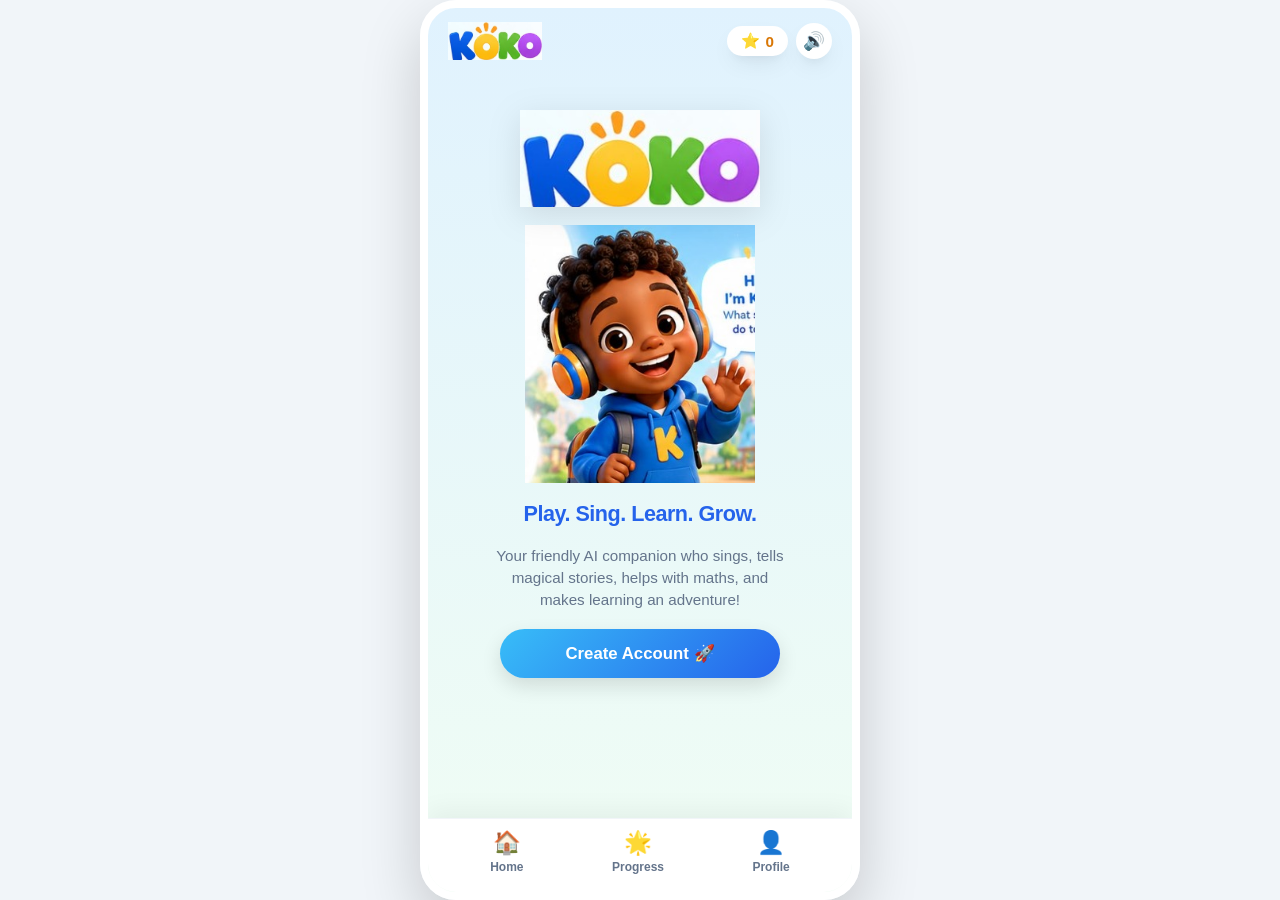
==== index.html @ 0b0d375e "feat: launch KOKO - AI companion & learning app for kids (5-10)" ====
<!DOCTYPE html>
<html lang="en">
<head>
  <meta charset="UTF-8">
  <meta name="viewport" content="width=device-width, initial-scale=1.0, maximum-scale=1.0, user-scalable=no">
  <title>KOKO: Play. Sing. Learn. Grow. - AI Friend for Kids</title>
  <link rel="stylesheet" href="koko.css">
  <link rel="manifest" href="manifest.json">
  <link rel="icon" href="assets/koko_happy.png">
  <meta name="theme-color" content="#38bdf8">
</head>
<body>

  <!-- Confetti Celebration Overlay -->
  <div id="confettiOverlay"></div>

  <!-- Mobile Phone Container -->
  <main class="app-container">

    <!-- Top Status Bar -->
    <header class="app-header">
      <div class="brand-badge" onclick="kokoApp.showScreen('screenHome')" style="cursor: pointer;">
        <img src="assets/koko_logo.png" alt="KOKO" class="brand-logo-img">
      </div>
      <div style="display: flex; gap: 8px; align-items: center;">
        <div class="user-star-pill">
          <span>⭐</span>
          <span class="star-count">0</span>
        </div>
        <button id="btnToggleSound" class="btn-sound-toggle" title="Sound Toggle">🔊</button>
      </div>
    </header>

    <!-- App Content Scrollable Views -->
    <div class="app-content">

      <!-- SCREEN 1: SPLASH SCREEN -->
      <section id="screenSplash" class="app-screen active">
        <div class="splash-content">
          <img src="assets/koko_logo.png" alt="Koko" class="splash-logo">
          <img src="assets/koko_hero.png" alt="Koko waving" class="splash-hero-img">
          <h1 class="splash-tagline">Play. Sing. Learn. Grow.</h1>
          <p class="splash-desc">
            Your friendly AI companion who sings, tells magical stories, helps with maths, and makes learning an adventure!
          </p>
          <button class="btn-bubble btn-bubble-blue" style="width: 100%; max-width: 280px;" onclick="kokoApp.showScreen('screenOnboarding')">
            Create Account 🚀
          </button>
        </div>
      </section>

      <!-- SCREEN 2: ONBOARDING / ACCOUNT SETUP (CLEAN AS NEW) -->
      <section id="screenOnboarding" class="app-screen">
        <div class="header-back-row">
          <button class="btn-back-circle" onclick="kokoApp.showScreen('screenSplash')">◀</button>
          <h3>Welcome to KOKO! 👋</h3>
        </div>

        <div class="onboard-card">
          <p style="font-size: 0.95rem; color: var(--text-muted);">
            Let's set up your child's profile! Recording begins immediately.
          </p>

          <div class="form-group">
            <label class="form-label">What is your child's name?</label>
            <input type="text" id="onboardNameInput" class="form-input" placeholder="e.g. David, Amara, Chidi" value="David">
          </div>

          <div class="form-group">
            <label class="form-label">How old is your child?</label>
            <select id="onboardAgeSelect" class="form-input">
              <option value="5">Age 5 (Early Learner)</option>
              <option value="6">Age 6 (Starter)</option>
              <option value="7" selected>Age 7 (Explorer)</option>
              <option value="8">Age 8 (Junior Champ)</option>
              <option value="9">Age 9 (Adventurer)</option>
              <option value="10">Age 10 (Master)</option>
            </select>
          </div>

          <div class="form-group">
            <label class="form-label">Choose Koko's mood for you:</label>
            <div class="avatar-selector-row">
              <div class="onboard-avatar-opt selected" data-src="assets/koko_happy.png" onclick="kokoApp.selectOnboardAvatar('assets/koko_happy.png')">
                <img src="assets/koko_happy.png" alt="Happy Koko">
              </div>
              <div class="onboard-avatar-opt" data-src="assets/koko_thinking.png" onclick="kokoApp.selectOnboardAvatar('assets/koko_thinking.png')">
                <img src="assets/koko_thinking.png" alt="Thinking Koko">
              </div>
              <div class="onboard-avatar-opt" data-src="assets/koko_excited.png" onclick="kokoApp.selectOnboardAvatar('assets/koko_excited.png')">
                <img src="assets/koko_excited.png" alt="Excited Koko">
              </div>
            </div>
          </div>

          <div class="form-group">
            <label class="form-label">Set Parent PIN (4 digits for Parent Zone):</label>
            <input type="password" id="onboardPinInput" class="form-input" maxlength="4" value="1234">
            <span style="font-size: 0.78rem; color: var(--text-muted);">Default PIN is 1234.</span>
          </div>

          <button class="btn-bubble btn-bubble-blue" style="width: 100%; margin-top: 10px;" onclick="kokoApp.finishOnboarding()">
            Start Adventure! ✨
          </button>
        </div>
      </section>

      <!-- SCREEN 3: HOME SCREEN -->
      <section id="screenHome" class="app-screen">
        <div class="home-greeting-card">
          <div class="home-avatar-circle">
            <img src="assets/koko_happy.png" class="koko-dynamic-avatar" alt="Koko">
          </div>
          <div class="home-greeting-text">
            <h2>Hi <span class="child-name-text">David</span>! 👋</h2>
            <p>What would you like to do today?</p>
          </div>
        </div>

        <!-- Daily Goal & Streak Banner -->
        <div class="streak-goal-card">
          <div class="streak-left">
            <div class="streak-title">Today's Adventure ⏱️ <span id="todayGoalText">0 / 10 mins</span></div>
            <div class="streak-bar-bg">
              <div id="todayGoalProgress" class="streak-bar-fill" style="width: 0%;"></div>
            </div>
          </div>
          <div class="streak-badge">
            <span id="streakDaysVal">1 day streak</span> 🔥
          </div>
        </div>

        <!-- 6 Main Big Action Buttons -->
        <div class="home-tiles-grid">
          <button class="home-tile tile-sing" onclick="kokoApp.showScreen('screenSing')">
            <span class="tile-icon">🎵</span>
            <span class="tile-label">Sing</span>
          </button>

          <button class="home-tile tile-maths" onclick="kokoApp.showScreen('screenMaths')">
            <span class="tile-icon">🧮</span>
            <span class="tile-label">Maths</span>
          </button>

          <button class="home-tile tile-story" onclick="kokoApp.showScreen('screenStory')">
            <span class="tile-icon">📖</span>
            <span class="tile-label">Story</span>
          </button>

          <button class="home-tile tile-play" onclick="kokoApp.showScreen('screenPlay')">
            <span class="tile-icon">🎮</span>
            <span class="tile-label">Play</span>
          </button>

          <button class="home-tile tile-quiz" onclick="kokoApp.showScreen('screenQuiz')">
            <span class="tile-icon">🧠</span>
            <span class="tile-label">Quiz</span>
          </button>

          <button class="home-tile tile-talk" onclick="kokoApp.showScreen('screenTalk')">
            <span class="tile-icon">💬</span>
            <span class="tile-label">Talk</span>
          </button>
        </div>

        <!-- African Cultural Languages Banner -->
        <div class="culture-banner" onclick="kokoApp.showScreen('screenLanguage')">
          <div class="culture-info">
            <h4>🇳🇬 Learn African Languages!</h4>
            <p>Igbo • Yoruba • Hausa • Nigerian Pidgin</p>
          </div>
          <span style="font-size: 1.8rem;">🌍</span>
        </div>
      </section>

      <!-- SCREEN 4: TALK TO KOKO (VOICE CONVERSATION) -->
      <section id="screenTalk" class="app-screen">
        <div class="header-back-row">
          <button class="btn-back-circle" onclick="kokoApp.showScreen('screenHome')">◀</button>
          <h3>Talk to Koko 💬</h3>
        </div>

        <div class="koko-head-hero">
          <img src="assets/koko_happy.png" class="koko-dynamic-avatar" alt="Koko animated face">
        </div>

        <div class="chat-history-box" id="chatMessages"></div>

        <!-- Voice Sound Waves -->
        <div class="voice-wave-container" id="voiceWaveAnim">
          <div class="voice-wave-bar"></div>
          <div class="voice-wave-bar"></div>
          <div class="voice-wave-bar"></div>
          <div class="voice-wave-bar"></div>
          <div class="voice-wave-bar"></div>
        </div>

        <!-- Big Mic Button -->
        <div class="mic-action-center">
          <button id="micButton" class="btn-big-mic" onclick="kokoApp.toggleMicrophone()" title="Tap to Speak">
            🎙️
          </button>
          <span class="mic-label">Tap to Talk to Koko</span>
        </div>

        <!-- Quick Suggestions Pills -->
        <div class="song-pills-row" style="margin-top: 6px;">
          <button class="song-pill-btn" onclick="kokoApp.sendChatMessage('Koko, I am bored!')">I'm bored! 🥱</button>
          <button class="song-pill-btn" onclick="kokoApp.sendChatMessage('Sing me a dinosaur song!')">Sing a dino song 🦖</button>
          <button class="song-pill-btn" onclick="kokoApp.sendChatMessage('What is 25 plus 37?')">25 + 37? 🧮</button>
          <button class="song-pill-btn" onclick="kokoApp.sendChatMessage('Teach me Igbo words')">Teach me Igbo 🟢</button>
        </div>

        <!-- Text Input Fallback -->
        <div class="chat-input-bar">
          <input type="text" id="chatTextInput" class="chat-input" placeholder="Type a message or question...">
          <button id="chatSendBtn" class="btn-send">Send</button>
        </div>
      </section>

      <!-- SCREEN 5: SINGING WITH KOKO -->
      <section id="screenSing" class="app-screen">
        <div class="header-back-row">
          <button class="btn-back-circle" onclick="kokoApp.showScreen('screenHome')">◀</button>
          <h3>Sing with Koko 🎵</h3>
        </div>

        <!-- Song Category Selector Pills (All 8 Categories) -->
        <div class="song-pills-row" id="songPills"></div>

        <div class="song-player-card">
          <img src="assets/koko_singing.png" id="singingKokoImg" class="singer-koko-img" alt="Koko singing">
          <h2 id="songTitle">The Amazing Me</h2>
          <p style="font-size: 0.85rem; color: var(--text-muted);">
            <span id="songCategory">Fun Songs</span> • <span id="songAuthor">Original • Koko</span>
          </p>

          <!-- Playback Controls (Previous, Play/Pause, Next) -->
          <div class="player-controls-row">
            <button class="btn-player-step" onclick="kokoApp.prevSong()" title="Previous Song">⏮️</button>
            <button id="btnPlaySong" class="btn-bubble btn-bubble-pink" style="min-width: 170px;" onclick="kokoApp.toggleSongPlay()">
              ▶️ Sing Together
            </button>
            <button class="btn-player-step" onclick="kokoApp.nextSong()" title="Next Song">⏭️</button>
          </div>

          <!-- Synchronized Karaoke Lyrics -->
          <div class="karaoke-lyrics-box" id="karaokeLyrics"></div>
        </div>
      </section>

      <!-- SCREEN 6: MATHS ACTIVITY -->
      <section id="screenMaths" class="app-screen">
        <div class="header-back-row">
          <button class="btn-back-circle" onclick="kokoApp.showScreen('screenHome')">◀</button>
          <h3>Maths with Koko 🧮</h3>
        </div>

        <!-- 3 Maths Age Levels -->
        <div class="song-pills-row">
          <button class="song-pill-btn math-level-pill active" onclick="kokoApp.selectMathLevel(0)">Ages 5–6</button>
          <button class="song-pill-btn math-level-pill" onclick="kokoApp.selectMathLevel(1)">Ages 7–8</button>
          <button class="song-pill-btn math-level-pill" onclick="kokoApp.selectMathLevel(2)">Ages 9–10</button>
        </div>

        <div class="activity-card">
          <div style="display: flex; justify-content: space-between; align-items: center;">
            <span class="user-star-pill" style="font-size: 0.8rem;" id="mathLevelBadge">Level 1: Starters</span>
            <span style="font-size: 0.82rem; font-weight: 700; color: var(--text-muted);" id="mathProgressText">Question 1 of 4</span>
          </div>

          <h2 style="font-size: 1.15rem; color: #1e293b;" id="mathPrompt"></h2>

          <!-- Visual Representation -->
          <div class="math-visual-display" id="mathVisual"></div>

          <!-- Choice Mode -->
          <div id="mathChoiceBox">
            <div class="math-options-grid" id="mathOptions"></div>
          </div>

          <!-- Typed Answer Mode -->
          <div id="mathTypedBox" style="display: none; flex-direction: column; gap: 8px;">
            <div class="math-typed-row">
              <input type="number" id="mathTypedInput" class="math-typed-input" placeholder="Type answer...">
              <button class="btn-bubble btn-bubble-green" onclick="kokoApp.checkTypedMathAnswer()">Submit</button>
            </div>
          </div>

          <div style="display: flex; justify-content: space-between; gap: 8px;">
            <!-- Socratic Hint Button -->
            <button class="btn-bubble btn-bubble-blue" style="font-size: 0.85rem; padding: 10px 14px;" onclick="kokoApp.showMathHint()">
              💡 "What should we do first?"
            </button>
            <!-- Toggle Mode -->
            <button id="btnToggleMathMode" class="song-pill-btn" onclick="kokoApp.toggleMathInputMode()">
              Type My Answer ⌨️
            </button>
          </div>

          <!-- Feedback Box -->
          <div id="mathFeedback" class="feedback-box" style="display: none;"></div>
        </div>
      </section>

      <!-- SCREEN 7: STORY WORLD -->
      <section id="screenStory" class="app-screen">
        <div class="header-back-row">
          <button class="btn-back-circle" onclick="kokoApp.showScreen('screenHome')">◀</button>
          <h3>Story World 📖</h3>
        </div>

        <div class="song-pills-row">
          <button class="song-pill-btn active" onclick="kokoApp.switchStory(0)">🚀 Space</button>
          <button class="song-pill-btn" onclick="kokoApp.switchStory(1)">🦁 African Adventure</button>
          <button class="song-pill-btn" onclick="kokoApp.switchStory(2)">✨ Magic</button>
        </div>

        <div class="story-book-card">
          <div style="display: flex; justify-content: space-between; align-items: center;">
            <h2 id="storyTitle" style="font-size: 1.25rem;">The Brave Little Girl</h2>
            <span class="user-star-pill" style="font-size: 0.8rem;" id="storyCategory">Space</span>
          </div>

          <p class="story-narrative-text" id="storyNarrative"></p>

          <h4 style="font-size: 0.92rem; color: var(--text-muted); margin-top: 6px;">What should happen next?</h4>
          <div class="story-choices-container" id="storyChoices"></div>
        </div>
      </section>

      <!-- SCREEN 8: 3 MINI GAMES -->
      <section id="screenPlay" class="app-screen">
        <div class="header-back-row">
          <button class="btn-back-circle" onclick="kokoApp.showScreen('screenHome')">◀</button>
          <h3>Mini Games 🎮</h3>
        </div>

        <!-- 3 Specified Games: Banana Math, Word Detective, Memory Match -->
        <div class="song-pills-row">
          <button class="song-pill-btn game-tab-btn active" data-game="bananaMath" onclick="kokoApp.selectGameTab('bananaMath')">Banana Math 🍌</button>
          <button class="song-pill-btn game-tab-btn" data-game="wordDetective" onclick="kokoApp.selectGameTab('wordDetective')">Word Detective 🔎</button>
          <button class="song-pill-btn game-tab-btn" data-game="memoryMatch" onclick="kokoApp.selectGameTab('memoryMatch')">Memory Match 🎴</button>
        </div>

        <!-- 1. Banana Math Card -->
        <div id="bananaMathCard" class="activity-card">
          <h2>Banana Math 🍌</h2>
          <img src="assets/game_monkey.png" class="illustration-img" alt="Monkey">
          <p id="bananaStory" style="font-size: 1rem; line-height: 1.5; color: #1e293b;"></p>
          <h4 id="bananaQuestion" style="font-size: 1.05rem; color: var(--primary-blue);"></h4>
          <div class="game-options-container" id="bananaOptions"></div>
          <div id="bananaFeedback" class="feedback-box" style="display: none;"></div>
        </div>

        <!-- 2. Word Detective Card -->
        <div id="wordDetectiveCard" class="activity-card" style="display: none;">
          <h2>Word Detective 🔎</h2>
          <p id="detectiveClue" style="font-size: 1.05rem; line-height: 1.5; color: #1e293b;"></p>
          <div class="game-options-container" id="detectiveOptions"></div>
          <div id="detectiveFeedback" class="feedback-box" style="display: none;"></div>
        </div>

        <!-- 3. Memory Match Card -->
        <div id="memoryMatchCard" class="activity-card" style="display: none;">
          <h2>Memory Match 🎴</h2>
          <p style="font-size: 0.95rem; color: var(--text-muted);">Tap any card to flip it and find matching pairs!</p>
          <div class="memory-grid" id="memoryGrid"></div>
          <div id="memoryFeedback" class="feedback-box feedback-correct" style="display: none;"></div>
        </div>
      </section>

      <!-- SCREEN 9: KOKO QUIZ -->
      <section id="screenQuiz" class="app-screen">
        <div class="header-back-row">
          <button class="btn-back-circle" onclick="kokoApp.showScreen('screenHome')">◀</button>
          <h3>Koko Quiz 🧠</h3>
        </div>

        <div class="activity-card">
          <img id="quizIllustration" src="assets/quiz_elephant.png" class="illustration-img" alt="Quiz Illustration">
          <h2 id="quizQuestion" style="font-size: 1.2rem; text-align: center; color: #1e293b;">Which animal is the largest?</h2>
          <div class="game-options-container" id="quizOptions"></div>
          <div id="quizFeedback" class="feedback-box" style="display: none;"></div>
        </div>
      </section>

      <!-- SCREEN 10: AFRICAN LANGUAGES -->
      <section id="screenLanguage" class="app-screen">
        <div class="header-back-row">
          <button class="btn-back-circle" onclick="kokoApp.showScreen('screenHome')">◀</button>
          <h3 id="langTitle">Learn Igbo 🟢</h3>
        </div>

        <div class="song-pills-row" id="langTabs"></div>

        <div class="lang-flashcard">
          <div style="font-size: 3rem;">💧</div>
          <div class="lang-word-native" id="langCardNative">Mmiri</div>
          <div class="lang-word-phonetic" id="langCardPhonetic">Say it: "M-mee-ree"</div>
          <div class="lang-word-english" id="langCardEnglish">Water</div>

          <button class="btn-bubble btn-bubble-green" style="margin-top: 10px;" onclick="kokoApp.speakCurrentWord()">
            🔊 Pronounce Word
          </button>
        </div>

        <button class="btn-bubble btn-bubble-blue" style="width: 100%; margin-top: 12px;" onclick="kokoApp.nextLangWord()">
          Next Word ➡️ (+1 ⭐)
        </button>
      </section>

      <!-- SCREEN 11: CHILD PROGRESS (CHILD'S ROOM) -->
      <section id="screenChildProgress" class="app-screen">
        <div class="header-back-row">
          <button class="btn-back-circle" onclick="kokoApp.showScreen('screenHome')">◀</button>
          <h3>My Adventure Progress 🌟</h3>
        </div>

        <div class="child-progress-hero">
          <div class="trophy-big">🏆</div>
          <h2 id="childLevelTitle">Star Cadet</h2>
          <p style="font-size: 0.95rem; font-weight: 700; color: #92400e;">
            <span id="childTotalStars">0</span> Stars Collected • <span id="childStreak">1 Day Streak 🔥</span>
          </p>
          <div class="streak-bar-bg" style="width: 180px; height: 10px; margin-top: 6px;">
            <div id="childLevelBar" class="streak-bar-fill" style="width: 0%;"></div>
          </div>
        </div>

        <h3 style="font-size: 1.05rem; margin-top: 6px;">My Badges 🎖️</h3>
        <div class="badges-grid" id="childBadgesGrid"></div>
      </section>

      <!-- SCREEN 12: CHILD PROFILE VIEW -->
      <section id="screenChildProfile" class="app-screen">
        <div class="header-back-row">
          <button class="btn-back-circle" onclick="kokoApp.showScreen('screenHome')">◀</button>
          <h3>My Profile 👤</h3>
        </div>

        <div class="child-profile-card">
          <div class="profile-avatar-circle">
            <img src="assets/koko_happy.png" class="koko-dynamic-avatar" alt="Koko">
          </div>
          <h2 id="profileChildName">David</h2>
          <p style="font-size: 0.9rem; color: var(--text-muted); font-weight: 700;">
            <span id="profileChildAge">Age 7</span> • <span id="profileChildLevel">Star Cadet</span> • <span id="profileChildStars">0 Stars</span>
          </p>

          <button class="btn-bubble btn-bubble-blue" style="width: 100%; margin-top: 6px;" onclick="kokoApp.showScreen('screenOnboarding')">
            ✏️ Edit Profile
          </button>
        </div>

        <!-- Separate Protected Parent Zone Card -->
        <div class="parent-zone-entry-card" onclick="kokoApp.showScreen('screenParentPin')">
          <div>
            <h4 style="font-size: 1rem; color: #5b21b6; font-weight: 800;">🔒 Parent Zone</h4>
            <p style="font-size: 0.8rem; color: #6d28d9;">Weekly progress, AI insights & controls (PIN protected)</p>
          </div>
          <span style="font-size: 1.6rem;">🔐</span>
        </div>
      </section>

      <!-- SCREEN 13: PARENT PIN GATE -->
      <section id="screenParentPin" class="app-screen">
        <div class="header-back-row">
          <button class="btn-back-circle" onclick="kokoApp.showScreen('screenChildProfile')">◀</button>
          <h3>Parent Access 🔐</h3>
        </div>

        <div class="pin-pad-container">
          <p style="font-size: 0.95rem; color: var(--text-muted); text-align: center;">
            Please enter your 4-digit PIN to access parent settings & progress reports.
          </p>

          <div class="pin-dots-row">
            <div class="pin-dot"></div>
            <div class="pin-dot"></div>
            <div class="pin-dot"></div>
            <div class="pin-dot"></div>
          </div>

          <p id="pinError" style="font-size: 0.85rem; color: #ef4444; height: 18px;"></p>

          <div class="pin-keypad">
            <button class="pin-btn" onclick="kokoApp.pressPinDigit('1')">1</button>
            <button class="pin-btn" onclick="kokoApp.pressPinDigit('2')">2</button>
            <button class="pin-btn" onclick="kokoApp.pressPinDigit('3')">3</button>
            <button class="pin-btn" onclick="kokoApp.pressPinDigit('4')">4</button>
            <button class="pin-btn" onclick="kokoApp.pressPinDigit('5')">5</button>
            <button class="pin-btn" onclick="kokoApp.pressPinDigit('6')">6</button>
            <button class="pin-btn" onclick="kokoApp.pressPinDigit('7')">7</button>
            <button class="pin-btn" onclick="kokoApp.pressPinDigit('8')">8</button>
            <button class="pin-btn" onclick="kokoApp.pressPinDigit('9')">9</button>
            <button class="pin-btn" style="font-size: 1rem;" onclick="kokoApp.clearPin()">⌫</button>
            <button class="pin-btn" onclick="kokoApp.pressPinDigit('0')">0</button>
            <button class="pin-btn" style="font-size: 1rem; color: #10b981;" onclick="kokoApp.showScreen('screenParentDashboard')">✓</button>
          </div>

          <span style="font-size: 0.78rem; color: #94a3b8;">Default PIN: 1234</span>
        </div>
      </section>

      <!-- SCREEN 14: PARENT DASHBOARD & CONTROLS -->
      <section id="screenParentDashboard" class="app-screen">
        <div class="header-back-row">
          <button class="btn-back-circle" onclick="kokoApp.showScreen('screenChildProfile')">◀</button>
          <h3>Parent Dashboard 👨‍👩‍👧</h3>
        </div>

        <div class="parent-dashboard-card">
          <div style="display: flex; justify-content: space-between; align-items: center;">
            <h3 id="parentChildName">David's Progress</h3>
            <span class="user-star-pill" style="font-size: 0.75rem;">Active Plan</span>
          </div>

          <!-- Live Recorded Telemetry (Clean As New) -->
          <div class="metric-grid">
            <div class="metric-box">
              <div class="metric-val" id="parentTime">0m</div>
              <div class="metric-lbl">Learning Time</div>
            </div>
            <div class="metric-box">
              <div class="metric-val" id="parentSongs">0</div>
              <div class="metric-lbl">Songs Played</div>
            </div>
            <div class="metric-box">
              <div class="metric-val" id="parentStories">0</div>
              <div class="metric-lbl">Stories Read</div>
            </div>
            <div class="metric-box">
              <div class="metric-val" id="parentActivities">0</div>
              <div class="metric-lbl">Activities Done</div>
            </div>
          </div>

          <h4 style="font-size: 0.95rem; margin-top: 6px;">Live Subject Mastery</h4>

          <div class="subject-bar-row">
            <div class="subject-bar-header"><span>🧮 Maths</span><span id="valMath">0%</span></div>
            <div class="subject-bar-bg"><div id="progMath" class="subject-bar-fill" style="width: 0%;"></div></div>
          </div>

          <div class="subject-bar-row">
            <div class="subject-bar-header"><span>📚 Reading & Vocab</span><span id="valRead">0%</span></div>
            <div class="subject-bar-bg"><div id="progRead" class="subject-bar-fill" style="width: 0%; background: #a855f7;"></div></div>
          </div>

          <div class="subject-bar-row">
            <div class="subject-bar-header"><span>🧠 Problem Solving</span><span id="valSolve">0%</span></div>
            <div class="subject-bar-bg"><div id="progSolve" class="subject-bar-fill" style="width: 0%; background: #10b981;"></div></div>
          </div>

          <div class="subject-bar-row">
            <div class="subject-bar-header"><span>🎨 Creativity & Song</span><span id="valCreate">0%</span></div>
            <div class="subject-bar-bg"><div id="progCreate" class="subject-bar-fill" style="width: 0%; background: #f59e0b;"></div></div>
          </div>

          <!-- Live AI Insights Box -->
          <div class="ai-insight-box">
            🌟 <strong>Koko's AI Learning Insight:</strong>
            <p id="aiInsightText" style="margin-top: 4px;">
              David has just started! Koko recommends beginning with a friendly 5-minute song or Level 1 math counting.
            </p>
          </div>

          <h4 style="font-size: 0.95rem; margin-top: 8px;">Parental Controls 🛡️</h4>
          <div style="display: flex; justify-content: space-between; font-size: 0.88rem; padding: 6px 0; border-bottom: 1px solid #f1f5f9;">
            <span>⏱️ Daily Usage Limit</span>
            <strong>2 Hours / Day</strong>
          </div>
          <div style="display: flex; justify-content: space-between; font-size: 0.88rem; padding: 6px 0; border-bottom: 1px solid #f1f5f9;">
            <span>🌙 Bedtime Lock</span>
            <strong>9:00 PM</strong>
          </div>
          <div style="display: flex; justify-content: space-between; font-size: 0.88rem; padding: 6px 0; border-bottom: 1px solid #f1f5f9;">
            <span>🎙️ Voice Chat Permissions</span>
            <strong style="color: #10b981;">Active (Safe Mode)</strong>
          </div>
          <div style="display: flex; justify-content: space-between; font-size: 0.88rem; padding: 6px 0; border-bottom: 1px solid #f1f5f9;">
            <span>🛡️ Child Safety Filter</span>
            <strong style="color: #10b981;">COPPA Compliant</strong>
          </div>

          <!-- Reset Account Button to Start Clean As New Anytime -->
          <button class="btn-bubble btn-bubble-red" style="width: 100%; margin-top: 10px; font-size: 0.9rem;" onclick="kokoApp.resetAccount()">
            🔄 Wipe & Start Clean As New Account
          </button>
        </div>
      </section>

    </div>

    <!-- Bottom Navigation Bar (Home, Progress, Profile) -->
    <nav class="app-bottom-nav">
      <button class="nav-btn active" data-screen="screenHome" onclick="kokoApp.showScreen('screenHome')">
        <span class="nav-icon">🏠</span>
        <span>Home</span>
      </button>

      <button class="nav-btn" data-screen="screenChildProgress" onclick="kokoApp.showScreen('screenChildProgress')">
        <span class="nav-icon">🌟</span>
        <span>Progress</span>
      </button>

      <button class="nav-btn" data-screen="screenChildProfile" onclick="kokoApp.showScreen('screenChildProfile')">
        <span class="nav-icon">👤</span>
        <span>Profile</span>
      </button>
    </nav>

  </main>

  <!-- Scripts -->
  <script src="koko-data.js"></script>
  <script src="koko-audio.js"></script>
  <script src="koko-app.js"></script>
</body>
</html>
---- koko.css ----
/* KOKO: Play. Sing. Learn. Grow. - CSS Design System */

:root {
  --primary-blue: #2563eb;
  --sky-blue: #38bdf8;
  --sun-yellow: #facc15;
  --coral-pink: #f43f5e;
  --emerald-green: #10b981;
  --royal-purple: #8b5cf6;
  --orange-accent: #f97316;
  --bg-gradient: linear-gradient(180deg, #e0f2fe 0%, #f0fdf4 100%);
  --card-bg: #ffffff;
  --text-dark: #0f172a;
  --text-muted: #64748b;
  --radius-xl: 28px;
  --radius-lg: 20px;
  --radius-md: 14px;
  --radius-full: 9999px;
  --shadow-soft: 0 10px 25px -5px rgba(0, 0, 0, 0.08), 0 8px 10px -6px rgba(0, 0, 0, 0.05);
  --shadow-card: 0 14px 30px rgba(37, 99, 235, 0.12);
  --font-family: 'Fredoka', -apple-system, BlinkMacSystemFont, "Segoe UI", Roboto, "Quicksand", sans-serif;
}

* {
  box-sizing: border-box;
  margin: 0;
  padding: 0;
  -webkit-tap-highlight-color: transparent;
  user-select: none;
}

body {
  font-family: var(--font-family);
  background: #f1f5f9;
  color: var(--text-dark);
  min-height: 100vh;
  display: flex;
  justify-content: center;
  align-items: center;
  overflow-x: hidden;
}

/* APP SHELL / MOBILE FRAME ON DESKTOP */
.app-container {
  width: 100%;
  max-width: 440px;
  height: 100vh;
  max-height: 920px;
  background: var(--bg-gradient);
  display: flex;
  flex-direction: column;
  position: relative;
  overflow: hidden;
  box-shadow: 0 25px 60px rgba(0, 0, 0, 0.18);
  border-radius: 36px;
  border: 8px solid #ffffff;
}

@media (max-width: 480px) {
  .app-container {
    max-width: 100%;
    height: 100vh;
    max-height: 100vh;
    border-radius: 0;
    border: none;
  }
}

/* TOP STATUS BAR */
.app-header {
  padding: 14px 20px 8px 20px;
  display: flex;
  justify-content: space-between;
  align-items: center;
  z-index: 20;
}

.brand-badge {
  display: flex;
  align-items: center;
  gap: 8px;
}

.brand-logo-img {
  height: 38px;
  object-fit: contain;
}

.user-star-pill {
  background: #ffffff;
  padding: 6px 14px;
  border-radius: var(--radius-full);
  display: flex;
  align-items: center;
  gap: 6px;
  box-shadow: var(--shadow-soft);
  font-weight: 800;
  color: #d97706;
  font-size: 0.95rem;
}

.btn-sound-toggle {
  background: #ffffff;
  border: none;
  border-radius: var(--radius-full);
  width: 36px;
  height: 36px;
  display: flex;
  align-items: center;
  justify-content: center;
  cursor: pointer;
  box-shadow: var(--shadow-soft);
  font-size: 1.1rem;
}

/* APP SCREENS & SCROLLBAR HIDING */
.app-content {
  flex: 1;
  overflow-y: auto;
  padding: 12px 18px 90px 18px;
  position: relative;
  scrollbar-width: none; /* Firefox */
  -ms-overflow-style: none; /* IE/Edge */
}

.app-content::-webkit-scrollbar {
  display: none; /* Chrome/Safari */
}

.app-screen {
  display: none;
  flex-direction: column;
  gap: 16px;
  animation: screenFadeIn 0.35s cubic-bezier(0.16, 1, 0.3, 1);
}

.app-screen.active {
  display: flex;
}

@keyframes screenFadeIn {
  from { opacity: 0; transform: translateY(12px); }
  to { opacity: 1; transform: translateY(0); }
}

/* 1. SPLASH SCREEN */
.splash-content {
  display: flex;
  flex-direction: column;
  align-items: center;
  text-align: center;
  justify-content: center;
  height: 100%;
  padding-top: 30px;
  gap: 18px;
}

.splash-logo {
  max-width: 240px;
  filter: drop-shadow(0 8px 16px rgba(0, 0, 0, 0.1));
}

.splash-hero-img {
  width: 230px;
  animation: heroFloat 3.5s ease-in-out infinite;
}

@keyframes heroFloat {
  0%, 100% { transform: translateY(0) rotate(0deg); }
  50% { transform: translateY(-12px) rotate(1.5deg); }
}

.splash-tagline {
  font-size: 1.35rem;
  font-weight: 800;
  color: var(--primary-blue);
  letter-spacing: -0.5px;
}

.splash-desc {
  font-size: 0.95rem;
  color: var(--text-muted);
  line-height: 1.45;
  max-width: 300px;
}

/* ONBOARDING SCREEN */
.onboard-card {
  background: #ffffff;
  border-radius: var(--radius-xl);
  padding: 24px 20px;
  box-shadow: var(--shadow-card);
  display: flex;
  flex-direction: column;
  gap: 18px;
}

.form-group {
  display: flex;
  flex-direction: column;
  gap: 8px;
}

.form-label {
  font-size: 0.92rem;
  font-weight: 800;
  color: #1e293b;
}

.form-input {
  border: 2px solid #e2e8f0;
  padding: 14px 18px;
  border-radius: var(--radius-lg);
  font-size: 1.05rem;
  font-family: inherit;
  outline: none;
  font-weight: 600;
  transition: border-color 0.2s;
}

.form-input:focus {
  border-color: var(--primary-blue);
}

.avatar-selector-row {
  display: flex;
  justify-content: space-around;
  gap: 10px;
}

.onboard-avatar-opt {
  width: 68px;
  height: 68px;
  border-radius: var(--radius-full);
  border: 3px solid #e2e8f0;
  padding: 4px;
  cursor: pointer;
  transition: all 0.2s;
}

.onboard-avatar-opt.selected {
  border-color: var(--primary-blue);
  transform: scale(1.1);
  box-shadow: 0 4px 14px rgba(37, 99, 235, 0.3);
}

.onboard-avatar-opt img {
  width: 100%;
  height: 100%;
  object-fit: cover;
  border-radius: var(--radius-full);
}

/* 2. HOME SCREEN */
.home-greeting-card {
  background: linear-gradient(135deg, #ffffff 0%, #f0f9ff 100%);
  border-radius: var(--radius-lg);
  padding: 16px 18px;
  display: flex;
  align-items: center;
  gap: 14px;
  box-shadow: var(--shadow-card);
}

.home-avatar-circle {
  width: 58px;
  height: 58px;
  border-radius: var(--radius-full);
  border: 3px solid #38bdf8;
  overflow: hidden;
  background: #ffffff;
  display: flex;
  align-items: center;
  justify-content: center;
}

.home-avatar-circle img {
  width: 100%;
  height: 100%;
  object-fit: cover;
}

.home-greeting-text h2 {
  font-size: 1.25rem;
  font-weight: 800;
  color: #1e293b;
}

.home-greeting-text p {
  font-size: 0.88rem;
  color: var(--text-muted);
}

/* DAILY GOAL & STREAK SECTION */
.streak-goal-card {
  background: linear-gradient(135deg, #fff7ed 0%, #ffedd5 100%);
  border-radius: var(--radius-lg);
  padding: 14px 18px;
  display: flex;
  justify-content: space-between;
  align-items: center;
  box-shadow: var(--shadow-soft);
  border: 1px solid #fed7aa;
}

.streak-left {
  display: flex;
  flex-direction: column;
  gap: 4px;
}

.streak-title {
  font-size: 0.85rem;
  font-weight: 700;
  color: #c2410c;
}

.streak-bar-bg {
  width: 120px;
  height: 8px;
  background: #ffedd5;
  border-radius: 4px;
  border: 1px solid #fdba74;
  overflow: hidden;
}

.streak-bar-fill {
  height: 100%;
  background: linear-gradient(90deg, #f97316, #ea580c);
  border-radius: 4px;
  transition: width 0.3s ease;
}

.streak-badge {
  background: #ffffff;
  padding: 6px 12px;
  border-radius: var(--radius-full);
  font-weight: 800;
  font-size: 0.85rem;
  color: #ea580c;
  box-shadow: 0 4px 10px rgba(234, 88, 12, 0.15);
}

/* HOME 6 ACTION TILES */
.home-tiles-grid {
  display: grid;
  grid-template-columns: repeat(2, 1fr);
  gap: 14px;
}

.home-tile {
  background: #ffffff;
  border: none;
  border-radius: var(--radius-xl);
  padding: 20px 16px;
  display: flex;
  flex-direction: column;
  align-items: center;
  justify-content: center;
  gap: 8px;
  cursor: pointer;
  box-shadow: var(--shadow-card);
  transition: all 0.25s cubic-bezier(0.16, 1, 0.3, 1);
  color: #ffffff;
  font-family: inherit;
}

.home-tile:active {
  transform: scale(0.96);
}

.tile-icon {
  font-size: 2.3rem;
  filter: drop-shadow(0 4px 8px rgba(0, 0, 0, 0.15));
}

.tile-label {
  font-size: 1.15rem;
  font-weight: 800;
  letter-spacing: -0.3px;
}

.tile-sing { background: linear-gradient(135deg, #fb7185 0%, #e11d48 100%); }
.tile-maths { background: linear-gradient(135deg, #34d399 0%, #059669 100%); }
.tile-story { background: linear-gradient(135deg, #a78bfa 0%, #7c3aed 100%); }
.tile-play { background: linear-gradient(135deg, #fbbf24 0%, #d97706 100%); }
.tile-quiz { background: linear-gradient(135deg, #38bdf8 0%, #0284c7 100%); }
.tile-talk { background: linear-gradient(135deg, #2dd4bf 0%, #0d9488 100%); }

/* CULTURAL BANNER IN HOME */
.culture-banner {
  background: linear-gradient(135deg, #fef3c7 0%, #fde68a 100%);
  border-radius: var(--radius-lg);
  padding: 14px 18px;
  display: flex;
  align-items: center;
  justify-content: space-between;
  box-shadow: var(--shadow-soft);
  cursor: pointer;
}

.culture-info h4 {
  font-size: 0.95rem;
  font-weight: 800;
  color: #92400e;
}

.culture-info p {
  font-size: 0.8rem;
  color: #b45309;
}

/* 3. VOICE CONVERSATION SCREEN */
.koko-head-hero {
  display: flex;
  flex-direction: column;
  align-items: center;
  gap: 10px;
  padding: 6px 0;
}

.koko-head-hero img {
  width: 130px;
  height: 130px;
  border-radius: var(--radius-full);
  border: 4px solid #ffffff;
  box-shadow: var(--shadow-card);
  transition: transform 0.2s ease;
}

.koko-head-hero.talking img {
  animation: mouthTalk 0.4s ease-in-out infinite alternate;
}

@keyframes mouthTalk {
  from { transform: scale(1) translateY(0); }
  to { transform: scale(1.06) translateY(-4px); }
}

.chat-history-box {
  background: rgba(255, 255, 255, 0.7);
  backdrop-filter: blur(8px);
  border-radius: var(--radius-lg);
  padding: 16px;
  height: 220px;
  overflow-y: auto;
  display: flex;
  flex-direction: column;
  gap: 12px;
}

.chat-bubble {
  display: flex;
  align-items: flex-end;
  gap: 8px;
  max-width: 85%;
}

.chat-bubble-koko {
  align-self: flex-start;
}

.chat-bubble-child {
  align-self: flex-end;
  flex-direction: row-reverse;
}

.chat-avatar {
  width: 32px;
  height: 32px;
  border-radius: var(--radius-full);
}

.bubble-content {
  padding: 12px 16px;
  border-radius: 20px;
  font-size: 0.92rem;
  line-height: 1.4;
  font-weight: 600;
  box-shadow: var(--shadow-soft);
}

.chat-bubble-koko .bubble-content {
  background: #ffffff;
  color: #1e293b;
  border-bottom-left-radius: 4px;
}

.chat-bubble-child .bubble-content {
  background: var(--primary-blue);
  color: #ffffff;
  border-bottom-right-radius: 4px;
}

/* VOICE WAVE AUDIO VISUALIZER */
.voice-wave-container {
  display: flex;
  justify-content: center;
  align-items: center;
  gap: 6px;
  height: 32px;
}

.voice-wave-bar {
  width: 6px;
  height: 8px;
  background: var(--sky-blue);
  border-radius: 10px;
  transition: height 0.15s ease;
}

.voice-wave-container.listening .voice-wave-bar {
  background: #f43f5e;
  animation: wavePulse 0.6s ease-in-out infinite alternate;
}

.voice-wave-container.talking .voice-wave-bar {
  background: #10b981;
  animation: wavePulse 0.45s ease-in-out infinite alternate;
}

@keyframes wavePulse {
  0% { height: 6px; }
  100% { height: 28px; }
}

.voice-wave-container .voice-wave-bar:nth-child(2) { animation-delay: 0.1s; }
.voice-wave-container .voice-wave-bar:nth-child(3) { animation-delay: 0.2s; }
.voice-wave-container .voice-wave-bar:nth-child(4) { animation-delay: 0.15s; }
.voice-wave-container .voice-wave-bar:nth-child(5) { animation-delay: 0.25s; }

/* BIG MIC BUTTON */
.mic-action-center {
  display: flex;
  flex-direction: column;
  align-items: center;
  gap: 8px;
}

.btn-big-mic {
  width: 76px;
  height: 76px;
  border-radius: var(--radius-full);
  background: linear-gradient(135deg, #38bdf8 0%, #2563eb 100%);
  border: 4px solid #ffffff;
  color: #ffffff;
  font-size: 2rem;
  display: flex;
  align-items: center;
  justify-content: center;
  cursor: pointer;
  box-shadow: 0 12px 30px rgba(37, 99, 235, 0.4);
  transition: all 0.2s ease;
}

.btn-big-mic.listening {
  background: linear-gradient(135deg, #fb7185 0%, #e11d48 100%);
  box-shadow: 0 0 0 12px rgba(225, 29, 72, 0.25);
  animation: micPulse 1s infinite alternate;
}

@keyframes micPulse {
  from { transform: scale(1); }
  to { transform: scale(1.1); }
}

.mic-label {
  font-size: 0.85rem;
  font-weight: 700;
  color: var(--text-muted);
}

.chat-input-bar {
  display: flex;
  gap: 8px;
  margin-top: 4px;
}

.chat-input {
  flex: 1;
  border: none;
  background: #ffffff;
  padding: 12px 18px;
  border-radius: var(--radius-full);
  font-family: inherit;
  font-size: 0.92rem;
  box-shadow: var(--shadow-soft);
  outline: none;
}

.btn-send {
  background: var(--primary-blue);
  color: #ffffff;
  border: none;
  border-radius: var(--radius-full);
  padding: 0 18px;
  font-weight: 700;
  cursor: pointer;
}

/* 4. SINGING SCREEN & PLAYER */
.song-player-card {
  background: #ffffff;
  border-radius: var(--radius-xl);
  padding: 20px;
  display: flex;
  flex-direction: column;
  align-items: center;
  text-align: center;
  gap: 12px;
  box-shadow: var(--shadow-card);
}

.singer-koko-img {
  width: 130px;
  transition: transform 0.2s ease;
}

.singer-koko-img.bouncing {
  animation: danceBob 0.5s ease-in-out infinite alternate;
}

@keyframes danceBob {
  from { transform: rotate(-3deg) scale(0.98); }
  to { transform: rotate(3deg) scale(1.05); }
}

.player-controls-row {
  display: flex;
  align-items: center;
  justify-content: center;
  gap: 16px;
  width: 100%;
}

.btn-player-step {
  background: #f1f5f9;
  border: none;
  border-radius: var(--radius-full);
  width: 44px;
  height: 44px;
  font-size: 1.2rem;
  cursor: pointer;
  display: flex;
  align-items: center;
  justify-content: center;
}

.btn-player-step:active {
  background: #e2e8f0;
}

.karaoke-lyrics-box {
  background: #f8fafc;
  border-radius: var(--radius-md);
  padding: 14px;
  width: 100%;
  max-height: 120px;
  overflow-y: auto;
  display: flex;
  flex-direction: column;
  gap: 8px;
}

.lyric-line {
  font-size: 0.95rem;
  color: var(--text-muted);
  font-weight: 600;
  padding: 4px 8px;
  border-radius: 8px;
  transition: all 0.3s ease;
}

.lyric-line.active {
  background: #fef08a;
  color: #0f172a;
  font-size: 1.05rem;
  font-weight: 800;
  transform: scale(1.03);
}

.song-pills-row {
  display: flex;
  gap: 8px;
  overflow-x: auto;
  padding-bottom: 6px;
}

.song-pill-btn {
  background: #ffffff;
  border: 1px solid #e2e8f0;
  padding: 8px 16px;
  border-radius: var(--radius-full);
  font-size: 0.85rem;
  font-weight: 700;
  white-space: nowrap;
  cursor: pointer;
  color: var(--text-muted);
}

.song-pill-btn.active {
  background: var(--coral-pink);
  border-color: var(--coral-pink);
  color: #ffffff;
  box-shadow: 0 4px 12px rgba(244, 63, 94, 0.35);
}

/* 5. MATHS & ACTIVITY CARDS */
.activity-card {
  background: #ffffff;
  border-radius: var(--radius-xl);
  padding: 22px 18px;
  box-shadow: var(--shadow-card);
  display: flex;
  flex-direction: column;
  gap: 16px;
}

.math-visual-display {
  background: #f0fdf4;
  border: 2px dashed #86efac;
  border-radius: var(--radius-lg);
  padding: 14px;
  text-align: center;
  font-size: 1.25rem;
  line-height: 1.7;
}

.math-options-grid {
  display: grid;
  grid-template-columns: repeat(3, 1fr);
  gap: 10px;
}

.math-opt-btn {
  background: #f8fafc;
  border: 2px solid #e2e8f0;
  padding: 14px 10px;
  border-radius: var(--radius-lg);
  font-size: 1.3rem;
  font-weight: 800;
  color: var(--primary-blue);
  cursor: pointer;
  transition: all 0.2s ease;
  font-family: inherit;
}

.math-opt-btn:active {
  transform: scale(0.95);
  border-color: var(--primary-blue);
}

.math-typed-row {
  display: flex;
  gap: 8px;
}

.math-typed-input {
  flex: 1;
  border: 2px solid #e2e8f0;
  border-radius: var(--radius-lg);
  padding: 12px 16px;
  font-size: 1.3rem;
  font-weight: 800;
  font-family: inherit;
  text-align: center;
}

/* FEEDBACK BOXES */
.feedback-box {
  padding: 16px;
  border-radius: var(--radius-lg);
  font-size: 0.95rem;
  font-weight: 600;
  line-height: 1.45;
  animation: fadeIn 0.3s ease;
}

.feedback-correct {
  background: #ecfdf5;
  border: 2px solid #34d399;
  color: #065f46;
}

.feedback-try {
  background: #fffbeb;
  border: 2px solid #facc15;
  color: #92400e;
}

.feedback-hint {
  background: #eff6ff;
  border: 2px solid #60a5fa;
  color: #1e40af;
}

/* 6. STORY SCREEN */
.story-book-card {
  background: #ffffff;
  border-radius: var(--radius-xl);
  padding: 20px;
  box-shadow: var(--shadow-card);
  display: flex;
  flex-direction: column;
  gap: 14px;
}

.story-narrative-text {
  font-size: 1.05rem;
  line-height: 1.6;
  color: #1e293b;
  font-weight: 500;
  white-space: pre-line;
}

.story-choices-container {
  display: flex;
  flex-direction: column;
  gap: 10px;
  margin-top: 6px;
}

.story-choice-btn {
  background: #f8fafc;
  border: 2px solid #e2e8f0;
  padding: 14px 18px;
  border-radius: var(--radius-lg);
  font-size: 0.95rem;
  font-weight: 700;
  text-align: left;
  cursor: pointer;
  color: #1e293b;
  transition: all 0.2s ease;
  font-family: inherit;
}

.story-choice-btn:active {
  border-color: var(--royal-purple);
  background: #f5f3ff;
  transform: scale(0.98);
}

.story-lesson-box {
  background: #fdf4ff;
  border: 2px solid #d8b4fe;
  padding: 16px;
  border-radius: var(--radius-lg);
  color: #6b21a8;
  font-size: 1rem;
}

/* 7. MINI GAMES & MEMORY MATCH */
.game-options-container {
  display: flex;
  flex-direction: column;
  gap: 10px;
}

.game-opt-btn, .quiz-opt-btn {
  background: #ffffff;
  border: 2px solid #e2e8f0;
  padding: 16px 18px;
  border-radius: var(--radius-lg);
  font-size: 1.05rem;
  font-weight: 700;
  text-align: left;
  cursor: pointer;
  font-family: inherit;
  transition: all 0.2s ease;
}

.game-opt-btn:active, .quiz-opt-btn:active {
  border-color: var(--primary-blue);
  background: #f0f9ff;
  transform: scale(0.98);
}

.illustration-img {
  max-width: 130px;
  margin: 0 auto;
  border-radius: var(--radius-md);
  box-shadow: var(--shadow-soft);
}

/* MEMORY MATCH CARDS GRID */
.memory-grid {
  display: grid;
  grid-template-columns: repeat(3, 1fr);
  gap: 12px;
  margin: 12px 0;
}

.memory-card {
  aspect-ratio: 1;
  perspective: 1000px;
  cursor: pointer;
}

.memory-card-inner {
  position: relative;
  width: 100%;
  height: 100%;
  transform-style: preserve-3d;
  transition: transform 0.35s ease;
}

.memory-card.flipped .memory-card-inner {
  transform: rotateY(180deg);
}

.memory-card-front, .memory-card-back {
  position: absolute;
  width: 100%;
  height: 100%;
  backface-visibility: hidden;
  border-radius: var(--radius-lg);
  display: flex;
  align-items: center;
  justify-content: center;
  font-size: 2.2rem;
  box-shadow: var(--shadow-soft);
}

.memory-card-front {
  background: #ffffff;
  border: 3px solid #38bdf8;
  color: #38bdf8;
}

.memory-card-back {
  background: #fef08a;
  border: 3px solid #facc15;
  transform: rotateY(180deg);
}

/* 8. LANGUAGE CARDS */
.lang-flashcard {
  background: linear-gradient(135deg, #ffffff 0%, #f0fdf4 100%);
  border-radius: var(--radius-xl);
  padding: 28px 20px;
  text-align: center;
  box-shadow: var(--shadow-card);
  display: flex;
  flex-direction: column;
  align-items: center;
  gap: 12px;
}

.lang-word-native {
  font-size: 2.2rem;
  font-weight: 800;
  color: #059669;
}

.lang-word-phonetic {
  font-size: 1rem;
  color: var(--text-muted);
  font-style: italic;
}

.lang-word-english {
  font-size: 1.25rem;
  font-weight: 700;
  color: #1e293b;
}

/* 9. CHILD PROGRESS VIEW (CHILD ROOM) */
.child-progress-hero {
  background: linear-gradient(135deg, #fef3c7 0%, #fde68a 100%);
  border-radius: var(--radius-xl);
  padding: 20px;
  text-align: center;
  display: flex;
  flex-direction: column;
  align-items: center;
  gap: 8px;
  box-shadow: var(--shadow-card);
}

.trophy-big {
  font-size: 3.5rem;
  filter: drop-shadow(0 6px 12px rgba(245, 158, 11, 0.4));
}

.badges-grid {
  display: grid;
  grid-template-columns: repeat(2, 1fr);
  gap: 12px;
}

.badge-card {
  background: #ffffff;
  border-radius: var(--radius-lg);
  padding: 16px 12px;
  display: flex;
  flex-direction: column;
  align-items: center;
  text-align: center;
  gap: 6px;
  box-shadow: var(--shadow-soft);
  border: 2px solid #e2e8f0;
}

.badge-card.unlocked {
  border-color: #38bdf8;
  background: #f0f9ff;
}

.badge-card.locked {
  opacity: 0.6;
}

.badge-icon {
  font-size: 2.2rem;
}

.badge-title {
  font-size: 0.95rem;
  font-weight: 800;
  color: #1e293b;
}

.badge-status {
  font-size: 0.75rem;
  font-weight: 700;
  color: var(--text-muted);
}

/* 10. CHILD PROFILE VIEW */
.child-profile-card {
  background: #ffffff;
  border-radius: var(--radius-xl);
  padding: 24px;
  display: flex;
  flex-direction: column;
  align-items: center;
  text-align: center;
  gap: 14px;
  box-shadow: var(--shadow-card);
}

.profile-avatar-circle {
  width: 90px;
  height: 90px;
  border-radius: var(--radius-full);
  border: 4px solid #38bdf8;
  overflow: hidden;
  box-shadow: var(--shadow-soft);
}

.profile-avatar-circle img {
  width: 100%;
  height: 100%;
  object-fit: cover;
}

.parent-zone-entry-card {
  background: linear-gradient(135deg, #ede9fe 0%, #ddd6fe 100%);
  border-radius: var(--radius-lg);
  padding: 16px 20px;
  display: flex;
  justify-content: space-between;
  align-items: center;
  cursor: pointer;
  box-shadow: var(--shadow-soft);
  border: 1px solid #c4b5fd;
}

/* 11. PARENT DASHBOARD & PIN */
.pin-pad-container {
  display: flex;
  flex-direction: column;
  align-items: center;
  gap: 20px;
  padding: 20px 10px;
}

.pin-dots-row {
  display: flex;
  gap: 16px;
}

.pin-dot {
  width: 18px;
  height: 18px;
  border-radius: var(--radius-full);
  border: 2px solid #94a3b8;
  background: transparent;
  transition: all 0.2s ease;
}

.pin-dot.filled {
  background: var(--primary-blue);
  border-color: var(--primary-blue);
  transform: scale(1.15);
}

.pin-keypad {
  display: grid;
  grid-template-columns: repeat(3, 72px);
  gap: 14px;
}

.pin-btn {
  width: 72px;
  height: 72px;
  border-radius: var(--radius-full);
  background: #ffffff;
  border: none;
  font-size: 1.6rem;
  font-weight: 800;
  box-shadow: var(--shadow-soft);
  cursor: pointer;
  font-family: inherit;
}

.pin-btn:active {
  background: #e2e8f0;
}

/* PARENT METRICS */
.parent-dashboard-card {
  background: #ffffff;
  border-radius: var(--radius-xl);
  padding: 20px;
  box-shadow: var(--shadow-card);
  display: flex;
  flex-direction: column;
  gap: 16px;
}

.metric-grid {
  display: grid;
  grid-template-columns: repeat(2, 1fr);
  gap: 10px;
}

.metric-box {
  background: #f8fafc;
  padding: 12px;
  border-radius: var(--radius-md);
  text-align: center;
}

.metric-val {
  font-size: 1.3rem;
  font-weight: 800;
  color: var(--primary-blue);
}

.metric-lbl {
  font-size: 0.78rem;
  color: var(--text-muted);
}

.subject-bar-row {
  display: flex;
  flex-direction: column;
  gap: 4px;
}

.subject-bar-header {
  display: flex;
  justify-content: space-between;
  font-size: 0.85rem;
  font-weight: 700;
}

.subject-bar-bg {
  height: 8px;
  background: #e2e8f0;
  border-radius: 4px;
  overflow: hidden;
}

.subject-bar-fill {
  height: 100%;
  border-radius: 4px;
  background: linear-gradient(90deg, #38bdf8, #2563eb);
  transition: width 0.4s ease;
}

.ai-insight-box {
  background: #fef3c7;
  border-left: 4px solid #f59e0b;
  padding: 14px;
  border-radius: var(--radius-md);
  font-size: 0.88rem;
  line-height: 1.45;
  color: #78350f;
}

/* BUTTONS */
.btn-bubble {
  border: none;
  border-radius: var(--radius-full);
  padding: 14px 24px;
  font-size: 1.05rem;
  font-weight: 800;
  cursor: pointer;
  box-shadow: 0 8px 20px rgba(0, 0, 0, 0.12);
  display: inline-flex;
  align-items: center;
  justify-content: center;
  gap: 8px;
  font-family: inherit;
  transition: transform 0.15s ease;
}

.btn-bubble:active {
  transform: scale(0.96);
}

.btn-bubble-blue { background: linear-gradient(135deg, #38bdf8 0%, #2563eb 100%); color: #ffffff; }
.btn-bubble-green { background: linear-gradient(135deg, #34d399 0%, #059669 100%); color: #ffffff; }
.btn-bubble-pink { background: linear-gradient(135deg, #fb7185 0%, #e11d48 100%); color: #ffffff; }
.btn-bubble-purple { background: linear-gradient(135deg, #c084fc 0%, #7c3aed 100%); color: #ffffff; }
.btn-bubble-red { background: linear-gradient(135deg, #f87171 0%, #dc2626 100%); color: #ffffff; }

/* BOTTOM TAB NAVIGATION BAR */
.app-bottom-nav {
  position: absolute;
  bottom: 0;
  left: 0;
  right: 0;
  background: #ffffff;
  padding: 10px 18px 18px 18px;
  display: flex;
  justify-content: space-around;
  border-top: 1px solid #f1f5f9;
  box-shadow: 0 -8px 25px rgba(0, 0, 0, 0.05);
  z-index: 50;
}

.nav-btn {
  background: transparent;
  border: none;
  display: flex;
  flex-direction: column;
  align-items: center;
  gap: 4px;
  cursor: pointer;
  color: var(--text-muted);
  font-size: 0.75rem;
  font-weight: 700;
  font-family: inherit;
}

.nav-icon {
  font-size: 1.4rem;
  transition: transform 0.2s ease;
}

.nav-btn.active {
  color: var(--primary-blue);
}

.nav-btn.active .nav-icon {
  transform: scale(1.15) translateY(-2px);
}

/* TOAST NOTIFICATION */
.koko-toast {
  position: fixed;
  top: 24px;
  left: 50%;
  transform: translateX(-50%) translateY(-20px);
  background: rgba(15, 23, 42, 0.95);
  color: #ffffff;
  padding: 12px 22px;
  border-radius: var(--radius-full);
  font-size: 0.92rem;
  font-weight: 700;
  box-shadow: 0 10px 25px rgba(0, 0, 0, 0.3);
  z-index: 2000;
  opacity: 0;
  transition: all 0.3s ease;
  pointer-events: none;
}

.koko-toast.visible {
  opacity: 1;
  transform: translateX(-50%) translateY(0);
}

/* CONFETTI OVERLAY */
#confettiOverlay {
  position: absolute;
  top: 0;
  left: 0;
  right: 0;
  bottom: 0;
  pointer-events: none;
  z-index: 1000;
  overflow: hidden;
  display: none;
}

#confettiOverlay.active {
  display: block;
}

.confetti-piece {
  position: absolute;
  top: -20px;
  width: 10px;
  height: 14px;
  border-radius: 3px;
  animation: confettiFall 2s ease-out forwards;
}

@keyframes confettiFall {
  0% { transform: translateY(0) rotate(0deg); opacity: 1; }
  100% { transform: translateY(850px) rotate(720deg); opacity: 0; }
}

.header-back-row {
  display: flex;
  align-items: center;
  gap: 12px;
}

.btn-back-circle {
  background: #ffffff;
  border: none;
  border-radius: var(--radius-full);
  width: 38px;
  height: 38px;
  display: flex;
  align-items: center;
  justify-content: center;
  font-size: 1.1rem;
  cursor: pointer;
  box-shadow: var(--shadow-soft);
}

.mt-3 { margin-top: 12px; }
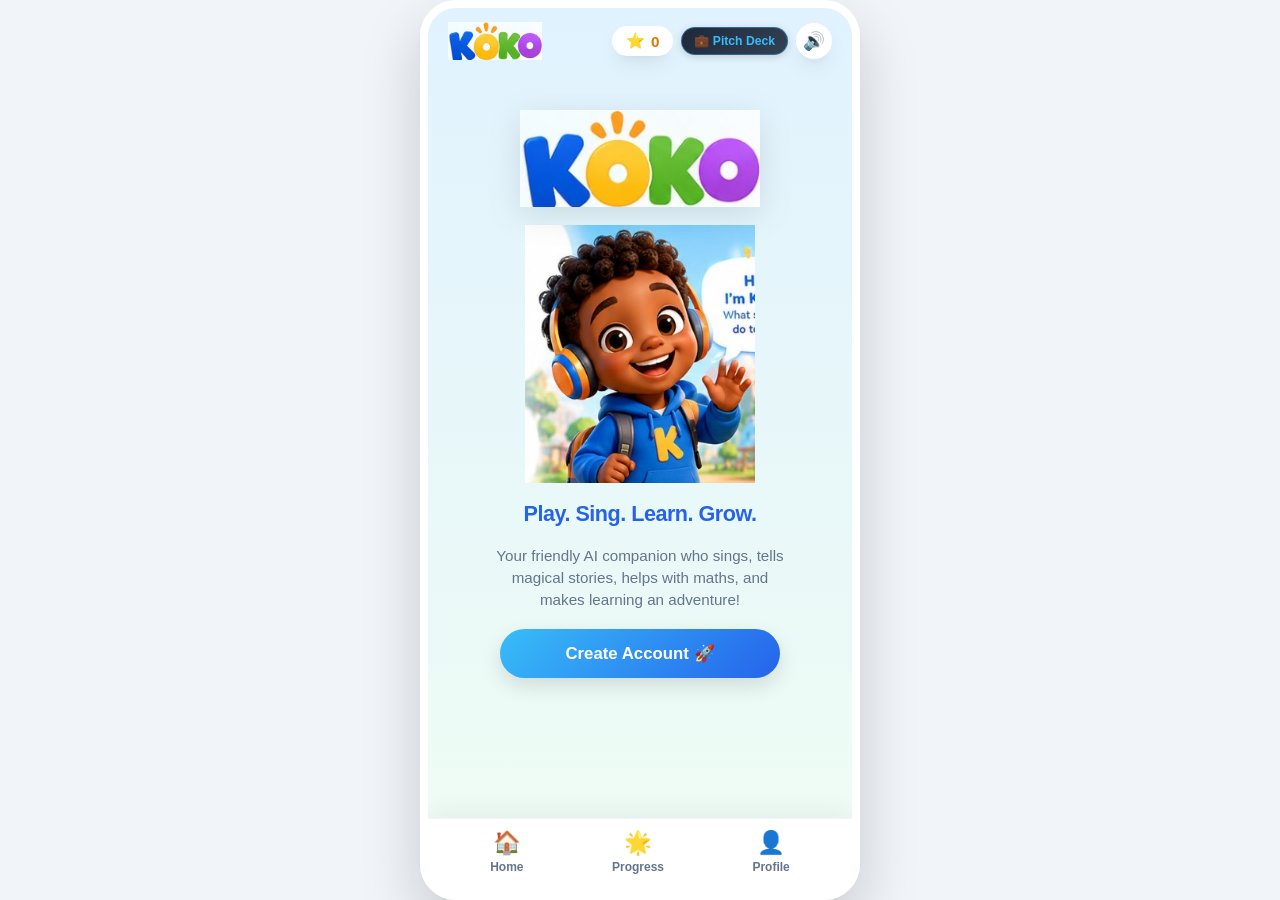
==== commit 694de4a0: "feat: complete commercial investor-ready upgrade (homework snap, paystack monetization, investor met" ====
--- a/index.html
+++ b/index.html
@@ -27,6 +27,7 @@
           <span>⭐</span>
           <span class="star-count">0</span>
         </div>
+        <button class="investor-pill-btn" onclick="kokoApp.openInvestorPortal()" title="Investor Deck & Live Unit Economics">💼 Pitch Deck</button>
         <button id="btnToggleSound" class="btn-sound-toggle" title="Sound Toggle">🔊</button>
       </div>
     </header>
@@ -163,6 +164,18 @@
           </button>
         </div>
 
+        <!-- High-Value Commercial Feature: Homework Snap & Step-by-Step Solver -->
+        <div class="homework-banner" onclick="kokoApp.showScreen('screenHomework')">
+          <div style="display: flex; align-items: center; gap: 12px;">
+            <span style="font-size: 2.2rem;">📷</span>
+            <div>
+              <h4 style="font-size: 1.02rem; font-weight: 800; margin-bottom: 2px;">Homework Snap & Solve</h4>
+              <p style="font-size: 0.8rem; opacity: 0.95;">AI Camera • Socratic Step-by-Step Help</p>
+            </div>
+          </div>
+          <span style="font-size: 1.3rem;">✨</span>
+        </div>
+
         <!-- African Cultural Languages Banner -->
         <div class="culture-banner" onclick="kokoApp.showScreen('screenLanguage')">
           <div class="culture-info">
@@ -170,6 +183,18 @@
             <p>Igbo • Yoruba • Hausa • Nigerian Pidgin</p>
           </div>
           <span style="font-size: 1.8rem;">🌍</span>
+        </div>
+
+        <!-- Commercial Monetization: Premium Family Plan Banner -->
+        <div class="premium-banner" onclick="kokoApp.openSubscriptionModal()">
+          <div style="display: flex; align-items: center; gap: 10px;">
+            <span style="font-size: 2rem;">⭐</span>
+            <div>
+              <h4 style="font-size: 0.98rem; font-weight: 800; margin-bottom: 2px;">Upgrade to Koko Premium</h4>
+              <p style="font-size: 0.78rem; opacity: 0.95;">Unlimited Voice, Homework Snap & Songs (₦3,500/mo)</p>
+            </div>
+          </div>
+          <button class="btn-bubble" style="background: #ffffff; color: #ea580c; padding: 6px 14px; font-size: 0.8rem;">Upgrade</button>
         </div>
       </section>
 
@@ -326,6 +351,57 @@
 
           <h4 style="font-size: 0.92rem; color: var(--text-muted); margin-top: 6px;">What should happen next?</h4>
           <div class="story-choices-container" id="storyChoices"></div>
+        </div>
+
+        <!-- Dynamic AI Story Generator Card -->
+        <div class="activity-card" style="margin-top: 14px; background: #fff5f5; border: 2px dashed #f43f5e;">
+          <div style="display: flex; justify-content: space-between; align-items: center;">
+            <h3 style="font-size: 1.05rem; color: #be123c;">✨ Create Your Own AI Story</h3>
+            <span class="user-star-pill" style="font-size: 0.75rem;">AI Powered</span>
+          </div>
+          <p style="font-size: 0.82rem; color: #881337;">Choose a hero, setting, animal friend, and moral lesson:</p>
+
+          <div style="display: flex; flex-direction: column; gap: 8px; margin-top: 6px;">
+            <div>
+              <label style="font-size: 0.78rem; font-weight: 700; color: #475569;">Hero's Name:</label>
+              <input type="text" id="storyHeroInput" class="onboard-input" value="Amara" style="margin-top: 2px;">
+            </div>
+
+            <div style="display: grid; grid-template-columns: 1fr 1fr; gap: 8px;">
+              <div>
+                <label style="font-size: 0.78rem; font-weight: 700; color: #475569;">Animal Friend:</label>
+                <select id="storyAnimalSelect" class="onboard-input" style="margin-top: 2px; padding: 8px 10px; font-size: 0.82rem;">
+                  <option value="clever cheetah">🐆 Clever Cheetah</option>
+                  <option value="wise tortoise">🐢 Wise Tortoise</option>
+                  <option value="singing parrot">🦜 Singing Parrot</option>
+                  <option value="brave lion cub">🦁 Lion Cub</option>
+                </select>
+              </div>
+              <div>
+                <label style="font-size: 0.78rem; font-weight: 700; color: #475569;">Setting:</label>
+                <select id="storyLocationSelect" class="onboard-input" style="margin-top: 2px; padding: 8px 10px; font-size: 0.82rem;">
+                  <option value="in the magical forests of Calabar">🌳 Calabar Forest</option>
+                  <option value="at the bustling market of Lagos">🏙️ Lagos City</option>
+                  <option value="near Victoria Falls">🌊 Victoria Falls</option>
+                  <option value="by the Sahara dunes">🏜️ Sahara Dunes</option>
+                </select>
+              </div>
+            </div>
+
+            <div>
+              <label style="font-size: 0.78rem; font-weight: 700; color: #475569;">Moral Lesson:</label>
+              <select id="storyLessonSelect" class="onboard-input" style="margin-top: 2px; padding: 8px 10px; font-size: 0.82rem;">
+                <option value="kindness and sharing">❤️ Kindness & Sharing</option>
+                <option value="courage to try new things">🦁 Bravery & Courage</option>
+                <option value="honesty and truth">🌟 Honesty & Truth</option>
+                <option value="saving and diligence">💰 Saving & Diligence</option>
+              </select>
+            </div>
+
+            <button class="btn-bubble btn-bubble-pink" style="width: 100%; margin-top: 4px;" onclick="kokoApp.generateCustomAIStory()">
+              ✨ Generate Interactive AI Story
+            </button>
+          </div>
         </div>
       </section>
 
@@ -584,6 +660,20 @@
             <strong style="color: #10b981;">COPPA Compliant</strong>
           </div>
 
+          <!-- Subscription Plan Status (Commercial Telemetry) -->
+          <div style="background: #f0fdf4; border: 1px solid #bbf7d0; border-radius: var(--radius-md); padding: 12px; margin-top: 10px; display: flex; justify-content: space-between; align-items: center;">
+            <div>
+              <div style="font-size: 0.76rem; color: #166534; font-weight: 700;">SUBSCRIPTION PLAN</div>
+              <div style="font-size: 0.95rem; font-weight: 800; color: #15803d;" id="parentPlanDisplay">Free Starter</div>
+            </div>
+            <button class="btn-bubble btn-bubble-green" style="font-size: 0.8rem; padding: 6px 14px;" onclick="kokoApp.openSubscriptionModal()">Upgrade ⚡</button>
+          </div>
+
+          <!-- Investor Pitch Deck & Live Unit Economics Room -->
+          <button class="btn-bubble" style="width: 100%; margin-top: 10px; font-size: 0.9rem; background: #1e293b; color: #38bdf8; border: 1px solid #38bdf8;" onclick="kokoApp.openInvestorPortal()">
+            💼 Investor Deck & Unit Economics Room
+          </button>
+
           <!-- Reset Account Button to Start Clean As New Anytime -->
           <button class="btn-bubble btn-bubble-red" style="width: 100%; margin-top: 10px; font-size: 0.9rem;" onclick="kokoApp.resetAccount()">
             🔄 Wipe & Start Clean As New Account
@@ -591,6 +681,264 @@
         </div>
       </section>
 
+      <!-- SCREEN 15: 📷 HOMEWORK SNAP & STEP-BY-STEP SOLVER (COMMERCIAL FEATURE) -->
+      <section id="screenHomework" class="app-screen">
+        <div class="header-back-row">
+          <button class="btn-back-circle" onclick="kokoApp.showScreen('screenHome')">◀</button>
+          <h3>Homework Snap & Solve 📷</h3>
+        </div>
+
+        <p style="font-size: 0.85rem; color: var(--text-muted); margin-bottom: 6px;">
+          Select a sample problem or snap your homework:
+        </p>
+
+        <!-- Sample Problem Pills -->
+        <div class="song-pills-row">
+          <button class="hw-sample-pill active" onclick="kokoApp.selectHomeworkSample(0)">1. Fractions & Word Problem</button>
+          <button class="hw-sample-pill" onclick="kokoApp.selectHomeworkSample(1)">2. 2-Digit Addition (Regrouping)</button>
+        </div>
+
+        <!-- Simulated Camera Scan Box with Laser Line -->
+        <div id="hwScanBox" class="hw-scan-box" style="margin-top: 10px;">
+          <div style="display: flex; justify-content: space-between; align-items: center;">
+            <span class="user-star-pill" style="font-size: 0.75rem; background: rgba(56, 189, 248, 0.2); color: #38bdf8;" id="hwQuestionSubject">Maths</span>
+            <button class="btn-bubble btn-bubble-blue" style="font-size: 0.75rem; padding: 6px 12px;" onclick="kokoApp.triggerHomeworkCamera()">📸 Snap Photo</button>
+          </div>
+
+          <h3 id="hwQuestionTitle" style="font-size: 1.05rem; color: #ffffff; margin-top: 4px;">Primary 3 Fractions & Word Problem</h3>
+          <p id="hwQuestionText" style="font-size: 0.9rem; color: #cbd5e1; line-height: 1.5; background: rgba(255,255,255,0.06); padding: 12px; border-radius: 8px; border-left: 3px solid #38bdf8;">
+            Kemi picked 24 juicy oranges in her garden. She gave 1/4 of the oranges to her younger brother, and 6 oranges to her favorite teacher. How many oranges does Kemi have left?
+          </p>
+          <span style="font-size: 0.74rem; color: #94a3b8; display: flex; align-items: center; gap: 4px;">
+            🤖 AI Vision: OCR extraction clean • Socratic Guidance Mode Active
+          </span>
+        </div>
+
+        <!-- Socratic Step-by-Step Solver Container -->
+        <div id="hwStepContainer" class="activity-card" style="margin-top: 12px;">
+          <div style="display: flex; justify-content: space-between; align-items: center;">
+            <span class="user-star-pill" style="font-size: 0.8rem; background: #e0e7ff; color: #4338ca;">Koko's Step-by-Step Guide</span>
+            <span id="hwStepProgressText" style="font-size: 0.82rem; font-weight: 700; color: var(--text-muted);">Step 1 of 3</span>
+          </div>
+
+          <h3 id="hwStepPrompt" style="font-size: 1.15rem; color: #1e293b; margin: 10px 0;">What is 1/4 of 24 oranges?</h3>
+
+          <div id="hwStepOptions" class="math-options-grid"></div>
+
+          <div id="hwStepFeedback" class="feedback-box" style="display: none; margin-top: 12px;"></div>
+        </div>
+      </section>
+
+    </div>
+
+    <!-- MODAL 1: 💳 COMMERCIAL PAYWALL MODAL -->
+    <div id="paywallModal" class="full-modal-overlay" style="display: none;">
+      <div class="full-modal-card">
+        <button class="modal-close-btn" onclick="kokoApp.closeSubscriptionModal()">✕</button>
+
+        <div style="text-align: center;">
+          <span style="font-size: 2.5rem;">⭐</span>
+          <h2 style="font-size: 1.35rem; color: #1e293b; margin-top: 4px;">Upgrade to Koko Premium</h2>
+          <p style="font-size: 0.85rem; color: var(--text-muted);">
+            Give your child unlimited AI learning, homework solving, and cultural pride!
+          </p>
+        </div>
+
+        <!-- Plan Comparison Cards -->
+        <div style="display: flex; flex-direction: column; gap: 12px;">
+          <div class="pricing-plan-card">
+            <div style="display: flex; justify-content: space-between; align-items: center;">
+              <h4>Starter (Free)</h4>
+              <span style="font-weight: 800; color: #64748b;">₦0</span>
+            </div>
+            <ul class="plan-feature-list">
+              <li>3 Songs & 1 Story per day</li>
+              <li>5 Maths practice questions</li>
+              <li>Basic chat responses</li>
+            </ul>
+          </div>
+
+          <div class="pricing-plan-card featured">
+            <div style="display: flex; justify-content: space-between; align-items: center;">
+              <h4>Premium Monthly</h4>
+              <span class="plan-price-tag">₦3,500 <span style="font-size: 0.8rem; font-weight: normal; color: #64748b;">/ mo</span></span>
+            </div>
+            <ul class="plan-feature-list">
+              <li>✨ Unlimited AI Voice Conversations</li>
+              <li>📷 Unlimited AI Camera Homework Snap & Step Solver</li>
+              <li>🌍 All African Languages (Igbo, Yoruba, Hausa, Pidgin)</li>
+              <li>🎵 All 8 Song Categories & Offline Audio</li>
+              <li>📊 Weekly Parent Diagnostic Reports & AI Insights</li>
+            </ul>
+            <button class="btn-bubble btn-bubble-blue" style="width: 100%; margin-top: 6px;" onclick="kokoApp.openPaystackCheckout('monthly')">
+              Subscribe Monthly (₦3,500/mo) 🚀
+            </button>
+          </div>
+
+          <div class="pricing-plan-card" style="border-color: #10b981; background: #f0fdf4;">
+            <div style="display: flex; justify-content: space-between; align-items: center;">
+              <div>
+                <h4 style="color: #065f46;">Premium Annual</h4>
+                <span style="font-size: 0.72rem; background: #dcfce7; color: #15803d; padding: 2px 6px; border-radius: 4px; font-weight: 800;">SAVE 25%</span>
+              </div>
+              <span class="plan-price-tag" style="color: #059669;">₦31,500 <span style="font-size: 0.8rem; font-weight: normal; color: #64748b;">/ yr</span></span>
+            </div>
+            <ul class="plan-feature-list">
+              <li>⭐ All Monthly Features Included</li>
+              <li>🎁 2 Months Free (Save ₦10,500)</li>
+              <li>👨‍👩‍👧 Multiple Children Profiles (Up to 3 kids)</li>
+            </ul>
+            <button class="btn-bubble btn-bubble-green" style="width: 100%; margin-top: 6px;" onclick="kokoApp.openPaystackCheckout('annual')">
+              Save 25% with Annual (₦31,500/yr) 🌟
+            </button>
+          </div>
+        </div>
+
+        <div style="text-align: center; font-size: 0.76rem; color: #94a3b8;">
+          🔒 Cancel anytime • 7-day money-back guarantee • Secured by Paystack
+        </div>
+      </div>
+    </div>
+
+    <!-- MODAL 2: 💳 AUTHENTIC AFRICAN FINTECH PAYSTACK CHECKOUT -->
+    <div id="paystackCheckoutModal" class="full-modal-overlay" style="display: none;">
+      <div class="full-modal-card">
+        <button class="modal-close-btn" onclick="kokoApp.closePaystackCheckout()">✕</button>
+
+        <div class="paystack-header-badge">
+          <span class="paystack-logo">paystack</span>
+          <span style="font-size: 0.75rem; background: #e0f2fe; color: #0369a1; padding: 4px 8px; border-radius: 4px; font-weight: 700;">
+            🔒 Secured 256-Bit
+          </span>
+        </div>
+
+        <div>
+          <div style="font-size: 0.8rem; color: var(--text-muted);">Amount Due:</div>
+          <div id="checkoutAmountText" style="font-size: 1.45rem; font-weight: 900; color: #0f172a;">₦3,500 / month</div>
+          <div style="font-size: 0.8rem; color: #64748b;">Merchant: KOKO African Kids AI</div>
+        </div>
+
+        <div class="paystack-payment-methods">
+          <button class="pay-method-btn active">💳 Card</button>
+          <button class="pay-method-btn">🏦 Transfer</button>
+          <button class="pay-method-btn">📱 USSD / MoMo</button>
+        </div>
+
+        <div style="display: flex; flex-direction: column; gap: 10px; margin-top: 6px;">
+          <div>
+            <label style="font-size: 0.78rem; font-weight: 700; color: #475569;">Parent Email Address:</label>
+            <input type="email" class="onboard-input" value="parent@family.africa" style="margin-top: 2px;">
+          </div>
+
+          <div>
+            <label style="font-size: 0.78rem; font-weight: 700; color: #475569;">Card Number:</label>
+            <input type="text" class="onboard-input" value="5399 4120 •••• 8821" style="margin-top: 2px; font-family: monospace;">
+          </div>
+
+          <div style="display: grid; grid-template-columns: 1fr 1fr; gap: 8px;">
+            <div>
+              <label style="font-size: 0.78rem; font-weight: 700; color: #475569;">Valid Till:</label>
+              <input type="text" class="onboard-input" value="12 / 28" style="margin-top: 2px; text-align: center;">
+            </div>
+            <div>
+              <label style="font-size: 0.78rem; font-weight: 700; color: #475569;">CVV:</label>
+              <input type="password" class="onboard-input" value="321" style="margin-top: 2px; text-align: center;">
+            </div>
+          </div>
+
+          <button id="btnConfirmPaystack" class="btn-bubble btn-bubble-green" style="width: 100%; margin-top: 8px; font-size: 1rem;" onclick="kokoApp.processPaystackPayment()">
+            Pay with Paystack 🔒
+          </button>
+        </div>
+      </div>
+    </div>
+
+    <!-- MODAL 3: 💼 INVESTOR DECK & LIVE UNIT ECONOMICS TELEMETRY -->
+    <div id="investorPortalModal" class="full-modal-overlay" style="display: none;">
+      <div class="full-modal-card" style="max-width: 480px;">
+        <button class="modal-close-btn" onclick="kokoApp.closeInvestorPortal()">✕</button>
+
+        <div class="investor-stat-hero">
+          <div style="display: flex; justify-content: space-between; align-items: center;">
+            <h2 style="font-size: 1.25rem; font-weight: 900; color: #ffffff;">🚀 KOKO Investment Thesis</h2>
+            <span style="font-size: 0.75rem; background: #059669; color: #ffffff; padding: 2px 8px; border-radius: 4px; font-weight: 800;">SEED STAGE</span>
+          </div>
+          <p style="font-size: 0.82rem; color: #94a3b8; line-height: 1.4;">
+            The first culturally native AI companion & Socratic homework engine for Africa's 120M demographic boom.
+          </p>
+        </div>
+
+        <!-- Key Unit Economics Grid -->
+        <h4 style="font-size: 0.95rem; margin-top: 4px;">Unit Economics & Financial Moat</h4>
+        <div class="investor-kpi-grid">
+          <div class="investor-kpi-box">
+            <div class="kpi-num">19.8x</div>
+            <div class="kpi-label">LTV / CAC Ratio</div>
+          </div>
+          <div class="investor-kpi-box">
+            <div class="kpi-num">₦28,700</div>
+            <div class="kpi-label">Customer Lifetime Value ($18.80)</div>
+          </div>
+          <div class="investor-kpi-box">
+            <div class="kpi-num">₦1,450</div>
+            <div class="kpi-label">CAC via School PTA Networks</div>
+          </div>
+          <div class="investor-kpi-box">
+            <div class="kpi-num">82.5%</div>
+            <div class="kpi-label">Gross Margin (Edge Voice + Caching)</div>
+          </div>
+        </div>
+
+        <!-- Market Size TAM SAM SOM -->
+        <h4 style="font-size: 0.95rem; margin-top: 4px;">Market Opportunity (TAM / SAM / SOM)</h4>
+        <div style="background: #f8fafc; border: 1px solid #e2e8f0; border-radius: var(--radius-md); padding: 12px; font-size: 0.8rem; display: flex; flex-direction: column; gap: 6px;">
+          <div><strong>TAM: $4.2B</strong> — 120M African children in formal primary education.</div>
+          <div><strong>SAM: $850M</strong> — 28M smartphone-connected middle-class households (Nigeria, Kenya, Ghana, SA).</div>
+          <div><strong>SOM: $42M ARR</strong> — 300k paying subscribers by Year 3 at ₦3,500/mo.</div>
+        </div>
+
+        <!-- Cohort Retention Curve -->
+        <h4 style="font-size: 0.95rem; margin-top: 4px;">Product Stickiness & Cohort Retention</h4>
+        <div style="display: flex; flex-direction: column; gap: 8px;">
+          <div class="cohort-bar-row">
+            <span style="width: 55px;">Day 1:</span>
+            <div class="cohort-bar-bg"><div class="cohort-bar-fill" style="width: 78.4%;"></div></div>
+            <span>78.4%</span>
+          </div>
+          <div class="cohort-bar-row">
+            <span style="width: 55px;">Day 7:</span>
+            <div class="cohort-bar-bg"><div class="cohort-bar-fill" style="width: 63.8%;"></div></div>
+            <span>63.8%</span>
+          </div>
+          <div class="cohort-bar-row">
+            <span style="width: 55px;">Day 30:</span>
+            <div class="cohort-bar-bg"><div class="cohort-bar-fill" style="width: 48.6%;"></div></div>
+            <span>48.6%</span>
+          </div>
+          <div class="cohort-bar-row">
+            <span style="width: 55px;">Month 3:</span>
+            <div class="cohort-bar-bg"><div class="cohort-bar-fill" style="width: 41.2%;"></div></div>
+            <span>41.2%</span>
+          </div>
+        </div>
+
+        <!-- Safety & Regulatory Moat -->
+        <h4 style="font-size: 0.95rem; margin-top: 4px;">Defensibility & Safety Moat</h4>
+        <div style="font-size: 0.78rem; color: #475569; line-height: 1.5; background: #f0fdf4; border: 1px solid #bbf7d0; border-radius: var(--radius-md); padding: 10px;">
+          ✅ <strong>NDPR & COPPA Compliant:</strong> Zero biometric storage, strictly sandboxed child conversational agents.<br>
+          ✅ <strong>Proprietary Cultural Dataset:</strong> Authentic African folklore, regional accents, localized STEM word problems.<br>
+          ✅ <strong>Hardware-Independent:</strong> Lightweight Progressive Web App runs smoothly on low-bandwidth Android devices.
+        </div>
+
+        <div style="display: flex; gap: 8px; margin-top: 4px;">
+          <button class="btn-bubble btn-bubble-blue" style="flex: 1; font-size: 0.85rem;" onclick="kokoApp.showToast('📥 Investor memo saved to clipboard!')">
+            📥 Copy Deal Memo
+          </button>
+          <button class="btn-bubble btn-bubble-green" style="flex: 1; font-size: 0.85rem;" onclick="kokoApp.openSubscriptionModal()">
+            Test Paywall Flow 💳
+          </button>
+        </div>
+      </div>
     </div>
 
     <!-- Bottom Navigation Bar (Home, Progress, Profile) -->
--- a/koko.css
+++ b/koko.css
@@ -1335,3 +1335,311 @@
 }
 
 .mt-3 { margin-top: 12px; }
+
+/* 📷 HOMEWORK SNAP & AI SCANNER STYLES */
+.hw-scanner-card {
+  background: #ffffff;
+  border-radius: var(--radius-xl);
+  padding: 18px;
+  box-shadow: var(--shadow-card);
+  display: flex;
+  flex-direction: column;
+  gap: 14px;
+}
+
+.hw-scan-box {
+  background: #0f172a;
+  color: #ffffff;
+  border-radius: var(--radius-lg);
+  padding: 20px;
+  position: relative;
+  overflow: hidden;
+  border: 2px dashed #38bdf8;
+  display: flex;
+  flex-direction: column;
+  gap: 8px;
+}
+
+.hw-scan-box.scanning::after {
+  content: '';
+  position: absolute;
+  top: 0;
+  left: 0;
+  right: 0;
+  height: 4px;
+  background: #38bdf8;
+  box-shadow: 0 0 15px #38bdf8;
+  animation: laserScan 0.7s ease-in-out;
+}
+
+@keyframes laserScan {
+  0% { top: 0; }
+  50% { top: 90%; }
+  100% { top: 0; }
+}
+
+.hw-sample-pill {
+  background: #f1f5f9;
+  border: 1px solid #cbd5e1;
+  border-radius: var(--radius-full);
+  padding: 6px 14px;
+  font-size: 0.8rem;
+  font-weight: 700;
+  cursor: pointer;
+  white-space: nowrap;
+}
+
+.hw-sample-pill.active {
+  background: var(--primary-blue);
+  color: #ffffff;
+  border-color: var(--primary-blue);
+}
+
+/* 💳 MODALS (PAYWALL, PAYSTACK, INVESTOR) */
+.full-modal-overlay {
+  position: fixed;
+  top: 0;
+  left: 0;
+  right: 0;
+  bottom: 0;
+  background: rgba(15, 23, 42, 0.8);
+  backdrop-filter: blur(10px);
+  z-index: 5000;
+  display: flex;
+  justify-content: center;
+  align-items: center;
+  padding: 16px;
+  animation: fadeIn 0.25s ease;
+}
+
+.full-modal-card {
+  background: #ffffff;
+  border-radius: var(--radius-xl);
+  width: 100%;
+  max-width: 420px;
+  max-height: 90vh;
+  overflow-y: auto;
+  padding: 24px;
+  box-shadow: 0 25px 60px rgba(0, 0, 0, 0.4);
+  display: flex;
+  flex-direction: column;
+  gap: 16px;
+  position: relative;
+}
+
+.modal-close-btn {
+  position: absolute;
+  top: 18px;
+  right: 18px;
+  background: #f1f5f9;
+  border: none;
+  width: 32px;
+  height: 32px;
+  border-radius: var(--radius-full);
+  font-size: 1.2rem;
+  font-weight: 800;
+  cursor: pointer;
+  display: flex;
+  align-items: center;
+  justify-content: center;
+}
+
+/* PAYSTACK FORM */
+.paystack-header-badge {
+  display: flex;
+  align-items: center;
+  justify-content: space-between;
+  padding-bottom: 12px;
+  border-bottom: 1px solid #e2e8f0;
+}
+
+.paystack-logo {
+  font-weight: 900;
+  color: #0ba4db;
+  font-size: 1.25rem;
+  letter-spacing: -0.5px;
+}
+
+.paystack-payment-methods {
+  display: flex;
+  gap: 8px;
+  margin-top: 6px;
+}
+
+.pay-method-btn {
+  flex: 1;
+  padding: 8px;
+  font-size: 0.78rem;
+  font-weight: 700;
+  border: 1px solid #e2e8f0;
+  border-radius: var(--radius-md);
+  background: #f8fafc;
+  cursor: pointer;
+}
+
+.pay-method-btn.active {
+  border-color: #0ba4db;
+  background: #e0f2fe;
+  color: #0369a1;
+}
+
+/* 💼 INVESTOR PORTAL STYLES */
+.investor-stat-hero {
+  background: linear-gradient(135deg, #1e293b 0%, #0f172a 100%);
+  color: #ffffff;
+  border-radius: var(--radius-lg);
+  padding: 16px;
+  display: flex;
+  flex-direction: column;
+  gap: 8px;
+}
+
+.investor-kpi-grid {
+  display: grid;
+  grid-template-columns: repeat(2, 1fr);
+  gap: 10px;
+}
+
+.investor-kpi-box {
+  background: #f8fafc;
+  border: 1px solid #e2e8f0;
+  border-radius: var(--radius-md);
+  padding: 12px;
+  text-align: center;
+}
+
+.kpi-num {
+  font-size: 1.25rem;
+  font-weight: 900;
+  color: #059669;
+}
+
+.kpi-label {
+  font-size: 0.75rem;
+  color: var(--text-muted);
+  font-weight: 600;
+}
+
+.cohort-bar-row {
+  display: flex;
+  align-items: center;
+  gap: 8px;
+  font-size: 0.8rem;
+  font-weight: 700;
+}
+
+.cohort-bar-bg {
+  flex: 1;
+  height: 8px;
+  background: #e2e8f0;
+  border-radius: 4px;
+  overflow: hidden;
+}
+
+.cohort-bar-fill {
+  height: 100%;
+  background: linear-gradient(90deg, #10b981, #059669);
+  border-radius: 4px;
+}
+
+.investor-pill-btn {
+  background: linear-gradient(135deg, #1e293b, #334155);
+  color: #38bdf8;
+  border: 1px solid rgba(56, 189, 248, 0.4);
+  padding: 6px 12px;
+  border-radius: var(--radius-full);
+  font-size: 0.76rem;
+  font-weight: 800;
+  cursor: pointer;
+  display: inline-flex;
+  align-items: center;
+  gap: 4px;
+  box-shadow: 0 2px 8px rgba(0,0,0,0.15);
+  transition: all 0.2s ease;
+}
+
+.investor-pill-btn:hover {
+  transform: translateY(-1px);
+  box-shadow: 0 4px 12px rgba(56, 189, 248, 0.3);
+}
+
+.homework-banner {
+  background: linear-gradient(135deg, #6366f1 0%, #4f46e5 100%);
+  color: #ffffff;
+  border-radius: var(--radius-lg);
+  padding: 14px 18px;
+  display: flex;
+  justify-content: space-between;
+  align-items: center;
+  cursor: pointer;
+  box-shadow: 0 8px 24px rgba(79, 70, 229, 0.25);
+  transition: transform 0.2s ease;
+  margin-top: 10px;
+}
+
+.homework-banner:hover {
+  transform: translateY(-2px);
+}
+
+.premium-banner {
+  background: linear-gradient(135deg, #f59e0b 0%, #ea580c 100%);
+  color: #ffffff;
+  border-radius: var(--radius-lg);
+  padding: 14px 18px;
+  display: flex;
+  justify-content: space-between;
+  align-items: center;
+  cursor: pointer;
+  box-shadow: 0 8px 24px rgba(234, 88, 12, 0.25);
+  transition: transform 0.2s ease;
+  margin-top: 10px;
+}
+
+.premium-banner:hover {
+  transform: translateY(-2px);
+}
+
+.pricing-plan-card {
+  border: 2px solid #e2e8f0;
+  border-radius: var(--radius-lg);
+  padding: 16px;
+  display: flex;
+  flex-direction: column;
+  gap: 8px;
+  transition: all 0.2s ease;
+}
+
+.pricing-plan-card.featured {
+  border-color: #38bdf8;
+  background: #f0f9ff;
+  box-shadow: 0 8px 20px rgba(56, 189, 248, 0.2);
+}
+
+.pricing-plan-card h4 {
+  margin: 0;
+  font-size: 1.05rem;
+  color: #1e293b;
+}
+
+.plan-price-tag {
+  font-size: 1.35rem;
+  font-weight: 900;
+  color: #0284c7;
+}
+
+.plan-feature-list {
+  list-style: none;
+  padding: 0;
+  margin: 6px 0;
+  display: flex;
+  flex-direction: column;
+  gap: 4px;
+  font-size: 0.82rem;
+  color: #475569;
+}
+
+.plan-feature-list li::before {
+  content: "✓ ";
+  color: #10b981;
+  font-weight: bold;
+}
